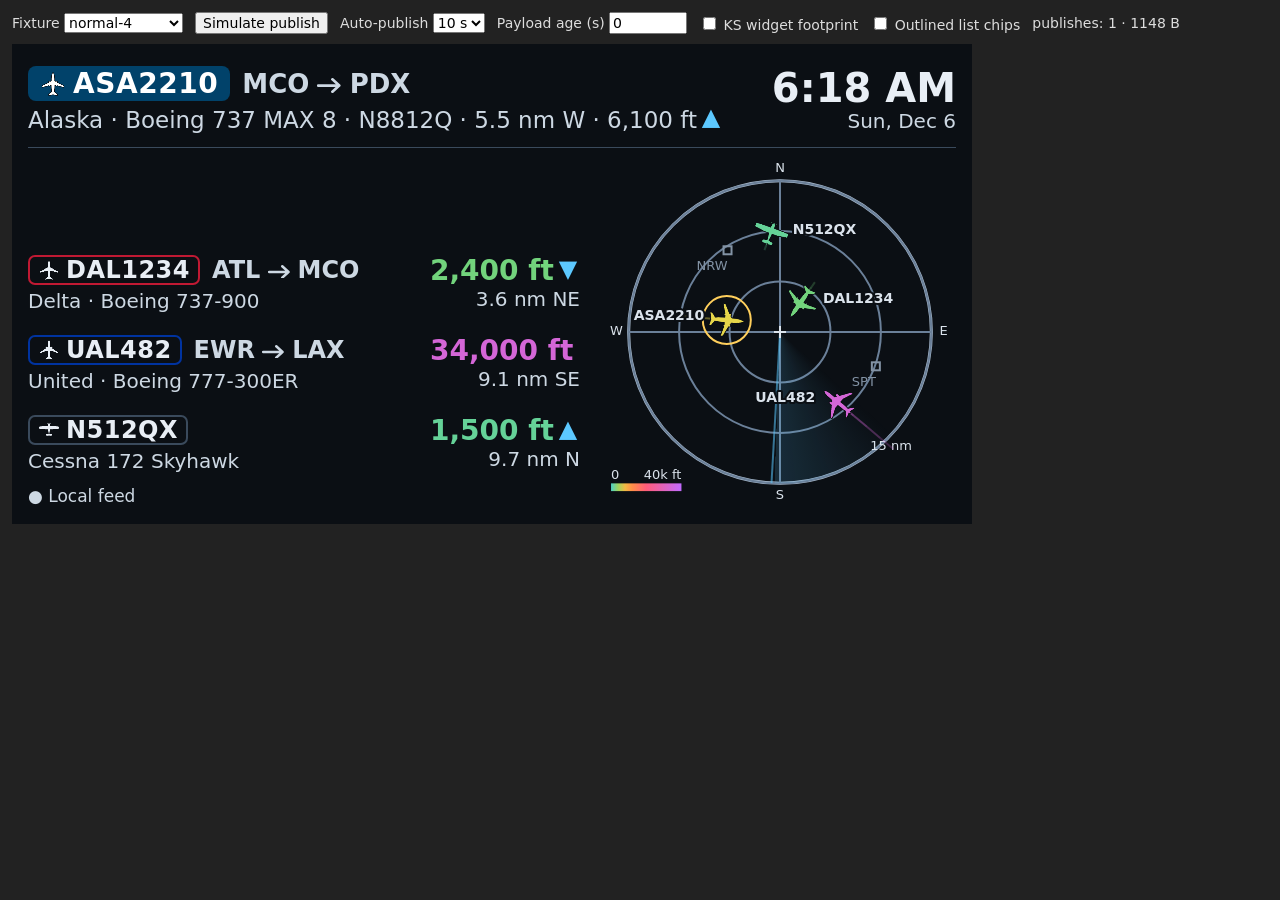
==== harness/index.html @ 5bb3bd7a "Nearby Flights screensaver for Kiosk Satellite Co-Authored-By: Claude Sonnet 5.5 <noreply@anthropic." ====
<!doctype html>
<html lang="en">
<head>
<meta charset="utf-8">
<title>Flights harness</title>
<style>
  body { font: 14px system-ui, sans-serif; background: #222; color: #ddd; margin: 12px; }
  #bar { display: flex; flex-wrap: wrap; gap: 12px; align-items: center; margin-bottom: 10px; }
  #stage { width: 960px; height: 480px; background: #000; }
  iframe { width: 960px; height: 480px; border: 0; display: block; }
  button, select, input { font: inherit; }
</style>
</head>
<body>
<div id="bar">
  <label>Fixture <select id="fx"></select></label>
  <button id="pub">Simulate publish</button>
  <label>Auto-publish <select id="auto"><option value="0">off</option><option value="3">3 s</option><option value="10" selected>10 s</option></select></label>
  <label>Payload age (s) <input id="age" type="number" value="0" min="0" style="width:5em"></label>
  <label><input type="checkbox" id="ksfoot"> KS widget footprint</label>
  <label><input type="checkbox" id="outl"> Outlined list chips</label>
  <span id="info"></span>
</div>
<div id="stage" style="position:relative"><iframe id="frame"></iframe>
  <div id="ksw" style="display:none;position:absolute;left:25px;top:40px;width:130px;height:78px;border:1px dashed #f66;color:#f66;font:12px sans-serif;pointer-events:none">KS weather widget (measured on the Show)</div>
</div>
<script>
// Mirrors what the plugin does: take the page, substitute the payload for the marker,
// and replace the whole document. `gen` is rewritten to "now" (minus the chosen age)
// so the fixtures behave as if Java had just encoded them.
const $ = (id) => document.getElementById(id);
const BASE = '../assets/flights/';
let page = null, payload = null, timer = null, publishes = 0;

async function boot() {
  page = await (await fetch(BASE + 'index.html')).text();
  const names = await (await fetch('../fixtures/payload/index.json')).json();
  $('fx').innerHTML = names.map((n) => '<option>' + n + '</option>').join('');
  $('fx').value = new URLSearchParams(location.search).get('fx') || 'normal-4';
  await load();
}
async function load() {
  payload = await (await fetch('../fixtures/payload/' + $('fx').value + '.json')).json();
  publish();
}
function publish() {
  const p = { ...payload, gen: Date.now() - Number($('age').value) * 1000 };
  const json = JSON.stringify(p).replace(/</g, '\\u003c');
  const html = page.replace('<head>', '<head><base href="' + new URL(BASE, location.href).href + '">')
    .replace('/*PAYLOAD*/', () => json);
  $('frame').srcdoc = html; // a new document each time, like a publish
  publishes++;
  $('info').textContent = 'publishes: ' + publishes + ' · ' + json.length + ' B';
}
$('fx').onchange = load;
$('pub').onclick = publish;
$('age').onchange = publish;
$('auto').onchange = () => {
  clearInterval(timer);
  if (Number($('auto').value)) timer = setInterval(publish, Number($('auto').value) * 1000);
};
$('ksfoot').onchange = () => { $('ksw').style.display = $('ksfoot').checked ? 'block' : 'none'; };
// Every publish is a new document, so re-apply the chip style when it loads.
const applyChips = () => { try { $('frame').contentDocument.getElementById('rows').classList.toggle('outline', $('outl').checked); } catch (e) { /* frame not ready */ } };
$('frame').addEventListener('load', applyChips);
$('outl').onchange = applyChips;
boot().then(() => $('auto').onchange());
</script>
</body>
</html>
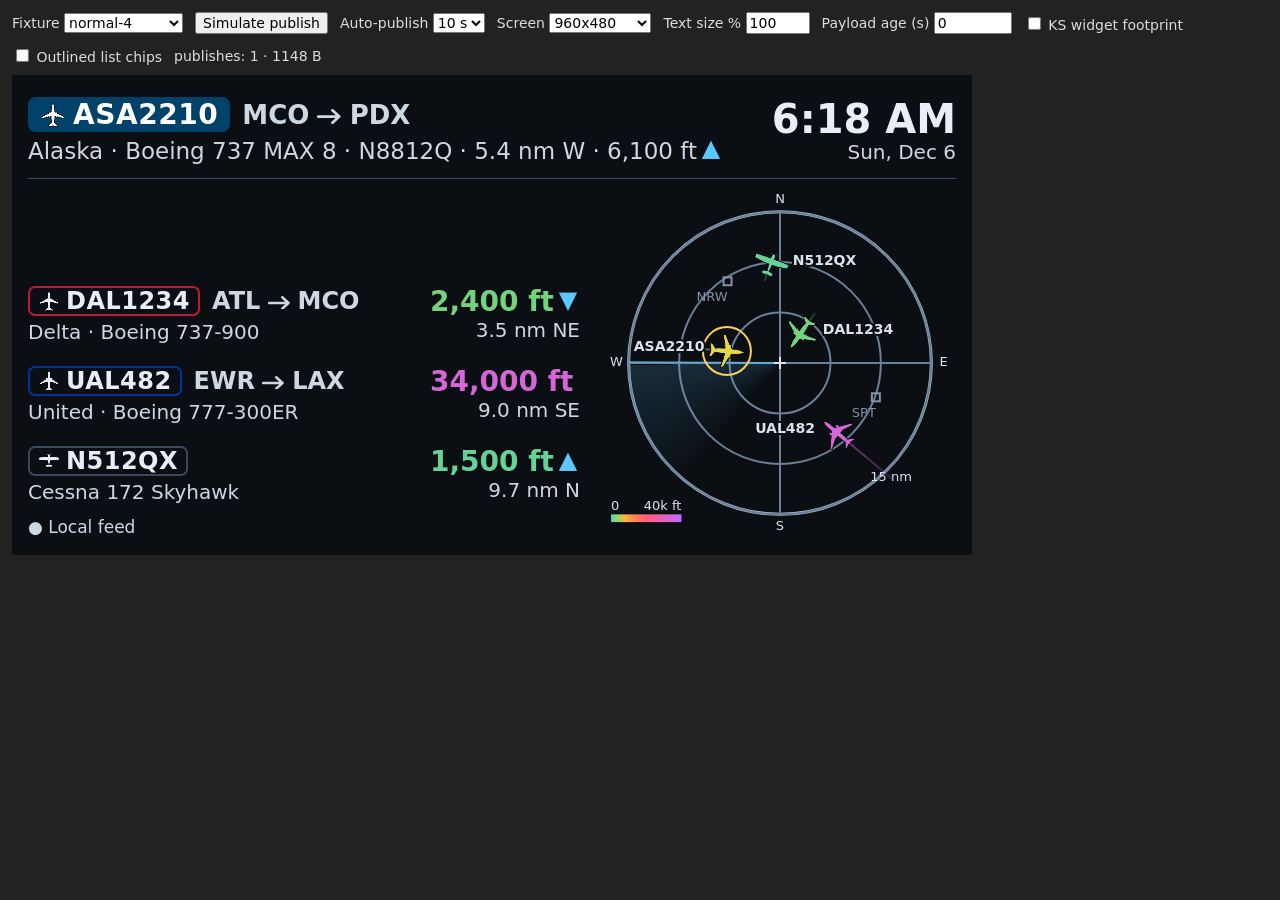
==== commit c7c3838c: "Version 0.9.3" ====
--- a/harness/index.html
+++ b/harness/index.html
@@ -7,7 +7,7 @@
   body { font: 14px system-ui, sans-serif; background: #222; color: #ddd; margin: 12px; }
   #bar { display: flex; flex-wrap: wrap; gap: 12px; align-items: center; margin-bottom: 10px; }
   #stage { width: 960px; height: 480px; background: #000; }
-  iframe { width: 960px; height: 480px; border: 0; display: block; }
+  iframe { width: 100%; height: 100%; border: 0; display: block; }
   button, select, input { font: inherit; }
 </style>
 </head>
@@ -16,6 +16,8 @@
   <label>Fixture <select id="fx"></select></label>
   <button id="pub">Simulate publish</button>
   <label>Auto-publish <select id="auto"><option value="0">off</option><option value="3">3 s</option><option value="10" selected>10 s</option></select></label>
+  <label>Screen <select id="size"><option>960x480</option><option>800x480</option><option>1280x800</option><option>1024x768</option><option>1280x720</option><option>1920x1080</option></select></label>
+  <label>Text size % <input id="ts" type="number" value="100" min="80" max="125" step="5" style="width:4em"></label>
   <label>Payload age (s) <input id="age" type="number" value="0" min="0" style="width:5em"></label>
   <label><input type="checkbox" id="ksfoot"> KS widget footprint</label>
   <label><input type="checkbox" id="outl"> Outlined list chips</label>
@@ -45,6 +47,7 @@
 }
 function publish() {
   const p = { ...payload, gen: Date.now() - Number($('age').value) * 1000 };
+  if (Number($('ts').value) !== 100) p.ts = Number($('ts').value);
   const json = JSON.stringify(p).replace(/</g, '\\u003c');
   const html = page.replace('<head>', '<head><base href="' + new URL(BASE, location.href).href + '">')
     .replace('/*PAYLOAD*/', () => json);
@@ -54,6 +57,17 @@
 }
 $('fx').onchange = load;
 $('pub').onclick = publish;
+$('ts').onchange = publish;
+// The stage is the real screen size (the page inside sees that viewport); the view is scaled down to fit the window.
+const fit = () => {
+  const [w, h] = $('size').value.split('x').map(Number), st = $('stage');
+  st.style.width = w + 'px'; st.style.height = h + 'px';
+  const k = Math.min(1, (innerWidth - 24) / w, (innerHeight - $('bar').offsetHeight - 36) / h);
+  st.style.transformOrigin = '0 0'; st.style.transform = 'scale(' + k + ')';
+  st.style.marginBottom = (h * (k - 1)) + 'px';
+};
+$('size').onchange = fit;
+addEventListener('resize', fit);
 $('age').onchange = publish;
 $('auto').onchange = () => {
   clearInterval(timer);
@@ -64,6 +78,7 @@
 const applyChips = () => { try { $('frame').contentDocument.getElementById('rows').classList.toggle('outline', $('outl').checked); } catch (e) { /* frame not ready */ } };
 $('frame').addEventListener('load', applyChips);
 $('outl').onchange = applyChips;
+fit();
 boot().then(() => $('auto').onchange());
 </script>
 </body>
